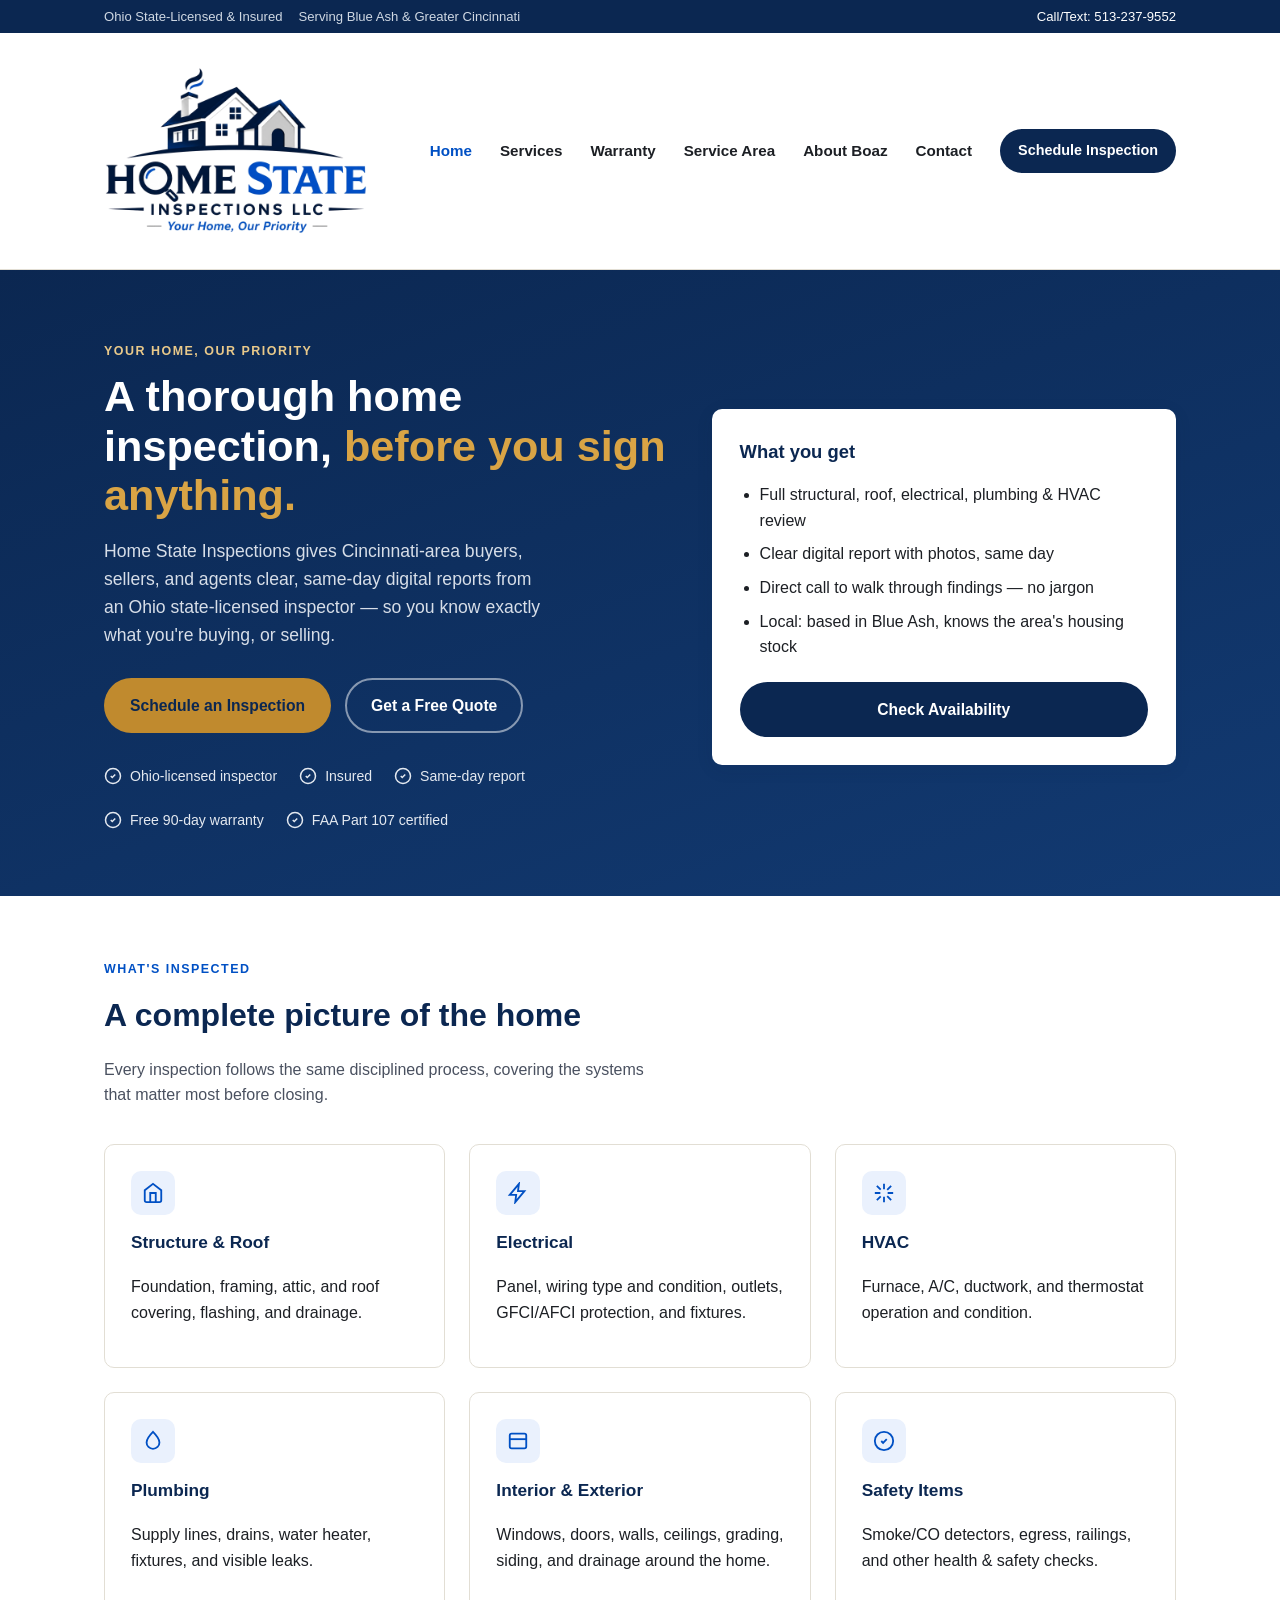
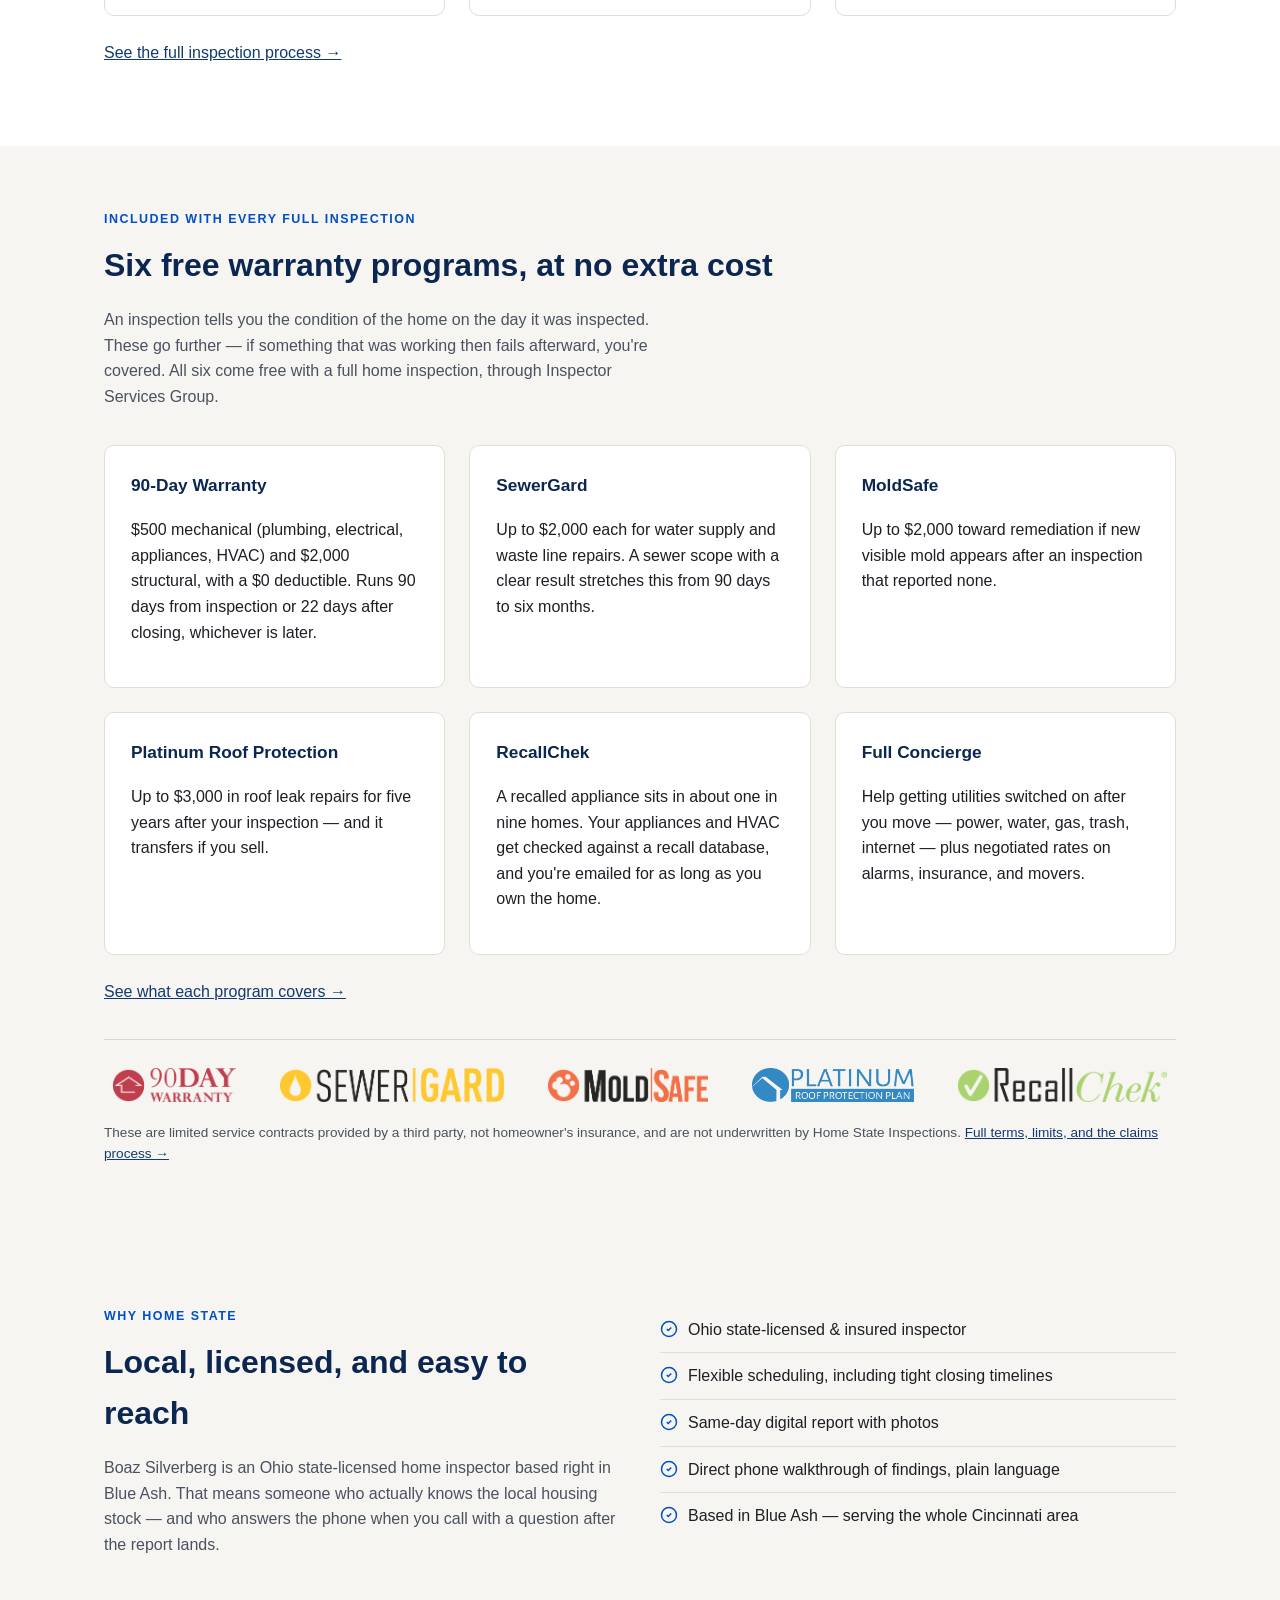
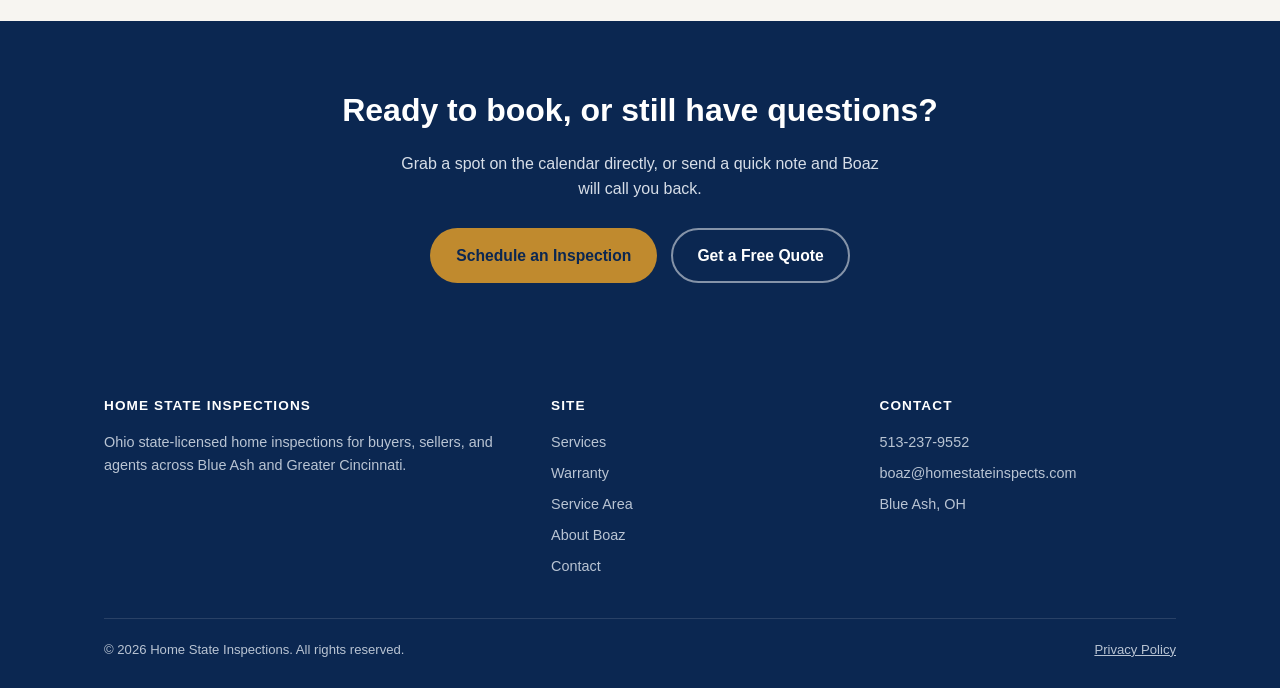
==== index.html @ 29a08142 "Drop the redundant hero icon and give the logo more room The homepage hero opened with a gold line-a" ====
<!DOCTYPE html>
<html lang="en">
<head>
<meta charset="UTF-8">
<meta name="viewport" content="width=device-width, initial-scale=1.0">
<title>Home State Inspections | Licensed Home Inspector in Blue Ash & Cincinnati, OH</title>
<meta name="description" content="Home State Inspections provides thorough, Ohio state-licensed home inspections for buyers, sellers, and agents in Blue Ash and the Greater Cincinnati area. Same-week scheduling, same-day digital reports.">
<link rel="canonical" href="https://homestateinspects.com/">
<meta property="og:type" content="website">
<meta property="og:title" content="Home State Inspections | Licensed Home Inspector in Blue Ash & Cincinnati, OH">
<meta property="og:description" content="Ohio state-licensed home inspections for buyers, sellers, and agents in Blue Ash and the Greater Cincinnati area.">
<meta property="og:url" content="https://homestateinspects.com/">
<meta property="og:image" content="https://homestateinspects.com/og-image.jpg">
<!-- PREVIEW ONLY - REMOVE BEFORE LAUNCH. Keeps the github.io preview out of Google so it cannot compete with the real homestateinspects.com. See LAUNCH-CHECKLIST.md. -->
<meta name="robots" content="noindex, nofollow">
<link rel="stylesheet" href="style.css?v=2">
<script type="application/ld+json">
{
  "@context": "https://schema.org",
  "@type": "HomeAndConstructionBusiness",
  "name": "Home State Inspections",
  "url": "https://homestateinspects.com/",
  "telephone": "+15132379552",
  "email": "boaz@homestateinspects.com",
  "areaServed": {
    "@type": "City",
    "name": "Blue Ash"
  },
  "address": {
    "@type": "PostalAddress",
    "addressLocality": "Blue Ash",
    "addressRegion": "OH",
    "addressCountry": "US"
  },
  "priceRange": "$$"
}
</script>
</head>
<body>
<a class="skip-link" href="#main">Skip to content</a>

<div class="top-bar">
  <div class="container">
    <div class="trust-strip">
      <span>Ohio State-Licensed &amp; Insured</span>
      <span>Serving Blue Ash &amp; Greater Cincinnati</span>
    </div>
    <a href="tel:+15132379552">Call/Text: 513-237-9552</a>
  </div>
</div>

<header class="site-header header-hero">
  <div class="header-inner">
    <a href="index.html" class="logo">
      <img src="logo-transparent.png" alt="Home State Inspections LLC" width="1299" height="900">
    </a>
    <button class="nav-toggle" aria-expanded="false" aria-controls="main-nav" aria-label="Toggle menu">
      <span></span>
    </button>
    <nav class="main-nav" id="main-nav">
      <a href="index.html" aria-current="page">Home</a>
      <a href="services.html">Services</a>
      <a href="warranty.html">Warranty</a>
      <a href="service-area.html">Service Area</a>
      <a href="about.html">About Boaz</a>
      <a href="contact.html">Contact</a>
      <a href="https://goisn.net/isn-homestate/online-scheduler/9c5191d9-7c6e-11f1-bdcb-0a63506e1b9d" class="nav-cta">Schedule Inspection</a>
    </nav>
  </div>
</header>

<main id="main">

  <section class="hero">
    <div class="container">
      <div>
        <p class="eyebrow" style="color:#e9c98a">Your Home, Our Priority</p>
        <h1>A thorough home inspection, <em>before you sign anything.</em></h1>
        <p class="lede">Home State Inspections gives Cincinnati-area buyers, sellers, and agents clear, same-day digital reports from an Ohio state-licensed inspector &mdash; so you know exactly what you're buying, or selling.</p>
        <div class="hero-actions">
          <a class="btn btn-primary" href="https://goisn.net/isn-homestate/online-scheduler/9c5191d9-7c6e-11f1-bdcb-0a63506e1b9d">Schedule an Inspection</a>
          <a class="btn btn-outline" href="contact.html#quote">Get a Free Quote</a>
        </div>
        <div class="badge-row">
          <span class="badge"><svg width="18" height="18" viewBox="0 0 24 24" fill="none" stroke="currentColor" stroke-width="2"><path d="M9 12l2 2 4-4"/><circle cx="12" cy="12" r="10"/></svg> Ohio-licensed inspector</span>
          <span class="badge"><svg width="18" height="18" viewBox="0 0 24 24" fill="none" stroke="currentColor" stroke-width="2"><path d="M9 12l2 2 4-4"/><circle cx="12" cy="12" r="10"/></svg> Insured</span>
          <span class="badge"><svg width="18" height="18" viewBox="0 0 24 24" fill="none" stroke="currentColor" stroke-width="2"><path d="M9 12l2 2 4-4"/><circle cx="12" cy="12" r="10"/></svg> Same-day report</span>
          <span class="badge"><svg width="18" height="18" viewBox="0 0 24 24" fill="none" stroke="currentColor" stroke-width="2"><path d="M9 12l2 2 4-4"/><circle cx="12" cy="12" r="10"/></svg> Free 90-day warranty</span>
          <span class="badge"><svg width="18" height="18" viewBox="0 0 24 24" fill="none" stroke="currentColor" stroke-width="2"><path d="M9 12l2 2 4-4"/><circle cx="12" cy="12" r="10"/></svg> FAA Part 107 certified</span>
        </div>
      </div>
      <div class="hero-card">
        <h2>What you get</h2>
        <ul>
          <li>Full structural, roof, electrical, plumbing &amp; HVAC review</li>
          <li>Clear digital report with photos, same day</li>
          <li>Direct call to walk through findings &mdash; no jargon</li>
          <li>Local: based in Blue Ash, knows the area's housing stock</li>
        </ul>
        <a class="btn btn-navy" href="https://goisn.net/isn-homestate/online-scheduler/9c5191d9-7c6e-11f1-bdcb-0a63506e1b9d" style="width:100%; justify-content:center; margin-top:6px;">Check Availability</a>
      </div>
    </div>
  </section>

  <section>
    <div class="container">
      <p class="eyebrow">What's Inspected</p>
      <h2 class="section-title">A complete picture of the home</h2>
      <p class="section-intro">Every inspection follows the same disciplined process, covering the systems that matter most before closing.</p>
      <div class="grid grid-3">
        <div class="card">
          <div class="card-icon"><svg width="22" height="22" viewBox="0 0 24 24" fill="none" stroke="#0050c4" stroke-width="2"><path d="M3 9l9-7 9 7v11a2 2 0 01-2 2H5a2 2 0 01-2-2z"/><path d="M9 22V12h6v10"/></svg></div>
          <h3>Structure &amp; Roof</h3>
          <p>Foundation, framing, attic, and roof covering, flashing, and drainage.</p>
        </div>
        <div class="card">
          <div class="card-icon"><svg width="22" height="22" viewBox="0 0 24 24" fill="none" stroke="#0050c4" stroke-width="2"><path d="M13 2L3 14h7l-1 8 10-12h-7l1-8z"/></svg></div>
          <h3>Electrical</h3>
          <p>Panel, wiring type and condition, outlets, GFCI/AFCI protection, and fixtures.</p>
        </div>
        <div class="card">
          <div class="card-icon"><svg width="22" height="22" viewBox="0 0 24 24" fill="none" stroke="#0050c4" stroke-width="2"><path d="M12 2v6M12 22v-6M4.2 4.2l4.2 4.2M15.5 15.5l4.3 4.3M2 12h6M16 12h6M4.2 19.8l4.2-4.2M15.5 8.5l4.3-4.3"/></svg></div>
          <h3>HVAC</h3>
          <p>Furnace, A/C, ductwork, and thermostat operation and condition.</p>
        </div>
        <div class="card">
          <div class="card-icon"><svg width="22" height="22" viewBox="0 0 24 24" fill="none" stroke="#0050c4" stroke-width="2"><path d="M12 2C8 6 5 9.5 5 13.5A7 7 0 0019 13.5C19 9.5 16 6 12 2z"/></svg></div>
          <h3>Plumbing</h3>
          <p>Supply lines, drains, water heater, fixtures, and visible leaks.</p>
        </div>
        <div class="card">
          <div class="card-icon"><svg width="22" height="22" viewBox="0 0 24 24" fill="none" stroke="#0050c4" stroke-width="2"><rect x="3" y="4" width="18" height="16" rx="2"/><path d="M3 10h18"/></svg></div>
          <h3>Interior &amp; Exterior</h3>
          <p>Windows, doors, walls, ceilings, grading, siding, and drainage around the home.</p>
        </div>
        <div class="card">
          <div class="card-icon"><svg width="22" height="22" viewBox="0 0 24 24" fill="none" stroke="#0050c4" stroke-width="2"><path d="M9 12l2 2 4-4"/><circle cx="12" cy="12" r="10"/></svg></div>
          <h3>Safety Items</h3>
          <p>Smoke/CO detectors, egress, railings, and other health &amp; safety checks.</p>
        </div>
      </div>
      <p style="margin-top:24px;"><a href="services.html">See the full inspection process &rarr;</a></p>
    </div>
  </section>

  <section class="section-alt service-block" id="warranty">
    <div class="container">
      <p class="eyebrow">Included With Every Full Inspection</p>
      <h2 class="section-title">Six free warranty programs, at no extra cost</h2>
      <p class="section-intro">An inspection tells you the condition of the home on the day it was inspected. These go further &mdash; if something that was working then fails afterward, you're covered. All six come free with a full home inspection, through Inspector Services Group.</p>
      <div class="grid grid-3">
        <div class="card">
          <h3>90-Day Warranty</h3>
          <p>$500 mechanical (plumbing, electrical, appliances, HVAC) and $2,000 structural, with a $0 deductible. Runs 90 days from inspection or 22 days after closing, whichever is later.</p>
        </div>
        <div class="card">
          <h3>SewerGard</h3>
          <p>Up to $2,000 each for water supply and waste line repairs. A sewer scope with a clear result stretches this from 90 days to six months.</p>
        </div>
        <div class="card">
          <h3>MoldSafe</h3>
          <p>Up to $2,000 toward remediation if new visible mold appears after an inspection that reported none.</p>
        </div>
        <div class="card">
          <h3>Platinum Roof Protection</h3>
          <p>Up to $3,000 in roof leak repairs for five years after your inspection &mdash; and it transfers if you sell.</p>
        </div>
        <div class="card">
          <h3>RecallChek</h3>
          <p>A recalled appliance sits in about one in nine homes. Your appliances and HVAC get checked against a recall database, and you're emailed for as long as you own the home.</p>
        </div>
        <div class="card">
          <h3>Full Concierge</h3>
          <p>Help getting utilities switched on after you move &mdash; power, water, gas, trash, internet &mdash; plus negotiated rates on alarms, insurance, and movers.</p>
        </div>
      </div>
      <p style="margin-top:24px;"><a href="warranty.html">See what each program covers &rarr;</a></p>
      <div class="warranty-logos">
        <img src="images/warranty/90day.png" alt="90 Day Warranty" width="1046" height="292" loading="lazy">
        <img src="images/warranty/sewergard.png" alt="SewerGard" width="1876" height="292" loading="lazy">
        <img src="images/warranty/moldsafe.png" alt="MoldSafe" width="1364" height="292" loading="lazy">
        <img src="images/warranty/platinum-roof.png" alt="Platinum Roof Protection Plan" width="2003" height="421" loading="lazy">
        <img src="images/warranty/recallchek.png" alt="RecallChek" width="1800" height="292" loading="lazy">
      </div>
      <p style="margin-top:20px; font-size:0.85rem; color:var(--ink-soft);">These are limited service contracts provided by a third party, not homeowner's insurance, and are not underwritten by Home State Inspections. <a href="warranty.html">Full terms, limits, and the claims process &rarr;</a></p>
    </div>
  </section>

  <section class="section-alt">
    <div class="container two-col">
      <div>
        <p class="eyebrow">Why Home State</p>
        <h2 class="section-title">Local, licensed, and easy to reach</h2>
        <p class="section-intro" style="margin-bottom:0;">Boaz Silverberg is an Ohio state-licensed home inspector based right in Blue Ash. That means someone who actually knows the local housing stock &mdash; and who answers the phone when you call with a question after the report lands.</p>
      </div>
      <ul class="checklist">
        <li><svg width="18" height="18" viewBox="0 0 24 24" fill="none" stroke="currentColor" stroke-width="2"><path d="M9 12l2 2 4-4"/><circle cx="12" cy="12" r="10"/></svg> Ohio state-licensed &amp; insured inspector</li>
        <li><svg width="18" height="18" viewBox="0 0 24 24" fill="none" stroke="currentColor" stroke-width="2"><path d="M9 12l2 2 4-4"/><circle cx="12" cy="12" r="10"/></svg> Flexible scheduling, including tight closing timelines</li>
        <li><svg width="18" height="18" viewBox="0 0 24 24" fill="none" stroke="currentColor" stroke-width="2"><path d="M9 12l2 2 4-4"/><circle cx="12" cy="12" r="10"/></svg> Same-day digital report with photos</li>
        <li><svg width="18" height="18" viewBox="0 0 24 24" fill="none" stroke="currentColor" stroke-width="2"><path d="M9 12l2 2 4-4"/><circle cx="12" cy="12" r="10"/></svg> Direct phone walkthrough of findings, plain language</li>
        <li><svg width="18" height="18" viewBox="0 0 24 24" fill="none" stroke="currentColor" stroke-width="2"><path d="M9 12l2 2 4-4"/><circle cx="12" cy="12" r="10"/></svg> Based in Blue Ash &mdash; serving the whole Cincinnati area</li>
      </ul>
    </div>
  </section>

  <section class="cta-band">
    <div class="container">
      <h2 class="section-title">Ready to book, or still have questions?</h2>
      <p>Grab a spot on the calendar directly, or send a quick note and Boaz will call you back.</p>
      <div class="hero-actions" style="justify-content:center;">
        <a class="btn btn-primary" href="https://goisn.net/isn-homestate/online-scheduler/9c5191d9-7c6e-11f1-bdcb-0a63506e1b9d">Schedule an Inspection</a>
        <a class="btn btn-outline" href="contact.html#quote">Get a Free Quote</a>
      </div>
    </div>
  </section>

</main>

<footer class="site-footer">
  <div class="container">
    <div class="footer-grid">
      <div>
        <h4>Home State Inspections</h4>
        <p>Ohio state-licensed home inspections for buyers, sellers, and agents across Blue Ash and Greater Cincinnati.</p>
      </div>
      <div>
        <h4>Site</h4>
        <ul>
          <li><a href="services.html">Services</a></li>
          <li><a href="warranty.html">Warranty</a></li>
          <li><a href="service-area.html">Service Area</a></li>
          <li><a href="about.html">About Boaz</a></li>
          <li><a href="contact.html">Contact</a></li>
        </ul>
      </div>
      <div>
        <h4>Contact</h4>
        <ul>
          <li><a href="tel:+15132379552">513-237-9552</a></li>
          <li><a href="mailto:boaz@homestateinspects.com">boaz@homestateinspects.com</a></li>
          <li>Blue Ash, OH</li>
        </ul>
      </div>
    </div>
    <div class="footer-bottom">
      <span>&copy; <span id="year"></span> Home State Inspections. All rights reserved.</span>
      <a href="privacy-policy.html">Privacy Policy</a>
    </div>
  </div>
</footer>

<script src="script.js?v=2"></script>
</body>
</html>
---- style.css ----
/* Home State Inspections — shared stylesheet */

:root {
  --navy: #0b2751; /* matches the real logo's navy, sampled from logo.png */
  --navy-light: #123a72;
  --blue: #0050c4; /* the logo's actual blue (sampled from "STATE"), used as the primary accent on white/paper backgrounds */
  --blue-light: #eaf1fd;
  --gold: #c08a2e; /* kept only for buttons/accents that sit directly on the navy background — blue-on-navy loses too much contrast there */
  --gold-light: #d9a445;
  --paper: #f7f5f1;
  --white: #ffffff;
  --ink: #1c1f24;
  --ink-soft: #4a5160;
  --border: #e2ded4;
  --success-bg: #eef6ee;
  --radius: 10px;
  --shadow: 0 4px 18px rgba(20, 39, 63, 0.08);
  --max-width: 1120px;
}

* { box-sizing: border-box; }

html { scroll-behavior: smooth; }

body {
  margin: 0;
  font-family: -apple-system, BlinkMacSystemFont, "Segoe UI", Roboto, Helvetica, Arial, sans-serif;
  color: var(--ink);
  background: var(--white);
  line-height: 1.6;
}

img { max-width: 100%; display: block; }

a { color: var(--navy-light); }

.container {
  max-width: var(--max-width);
  margin: 0 auto;
  padding: 0 24px;
}

/* Skip link */
.skip-link {
  position: absolute;
  left: -9999px;
  top: 0;
  background: var(--blue);
  color: var(--white);
  padding: 10px 16px;
  z-index: 1000;
  font-weight: 600;
  border-radius: 0 0 6px 0;
}
.skip-link:focus { left: 0; }

/* Header */
.site-header {
  position: sticky;
  top: 0;
  z-index: 500;
  background: var(--white);
  border-bottom: 1px solid var(--border);
}

.header-inner {
  display: flex;
  align-items: center;
  justify-content: space-between;
  padding: 16px 24px;
  max-width: var(--max-width);
  margin: 0 auto;
  transition: padding 0.25s ease;
}

.logo {
  display: flex;
  align-items: center;
  text-decoration: none;
  line-height: 1.1;
}

.logo img {
  height: 52px;
  width: auto;
  border-radius: 8px;
  transition: height 0.25s ease;
}

/* Homepage-only: a big landing-page logo moment, shrinking to the normal compact
   header once the visitor scrolls (JS toggles .scrolled in script.js). Other pages
   never get .header-hero, so they always use the standard 52px logo above. */
.site-header.header-hero .header-inner { padding: 34px 24px; }
.site-header.header-hero .logo img { height: 168px; }
.site-header.header-hero.scrolled .header-inner { padding: 16px 24px; }
.site-header.header-hero.scrolled .logo img { height: 64px; }


.main-nav {
  display: flex;
  align-items: center;
  gap: 28px;
}

.main-nav a {
  text-decoration: none;
  color: var(--ink);
  font-weight: 600;
  font-size: 0.95rem;
  white-space: nowrap;
}

.main-nav a:hover,
.main-nav a[aria-current="page"] { color: var(--blue); }

.nav-cta {
  background: var(--navy);
  color: var(--white) !important;
  padding: 10px 18px;
  border-radius: 999px;
  font-size: 0.9rem !important;
}
.nav-cta:hover { background: var(--gold); color: var(--navy) !important; }

.nav-toggle {
  display: none;
  background: none;
  border: 1px solid var(--border);
  border-radius: 8px;
  padding: 8px 10px;
  cursor: pointer;
}
.nav-toggle span,
.nav-toggle span::before,
.nav-toggle span::after {
  display: block;
  width: 20px;
  height: 2px;
  background: var(--navy);
  position: relative;
  transition: 0.2s;
}
.nav-toggle span::before { content: ""; position: absolute; top: -6px; }
.nav-toggle span::after { content: ""; position: absolute; top: 6px; }

@media (max-width: 860px) {
  .main-nav {
    position: absolute;
    top: 100%;
    left: 0;
    right: 0;
    background: var(--white);
    border-bottom: 1px solid var(--border);
    flex-direction: column;
    align-items: stretch;
    gap: 0;
    display: none;
    box-shadow: var(--shadow);
  }
  .main-nav.open { display: flex; }
  .main-nav a { padding: 14px 24px; border-top: 1px solid var(--border); }
  .nav-cta { border-radius: 0; text-align: center; }
  .nav-toggle { display: block; }
}

/* Top bar */
.top-bar {
  background: var(--navy);
  color: #cfd8e3;
  font-size: 0.82rem;
}
.top-bar .container {
  display: flex;
  justify-content: space-between;
  align-items: center;
  padding: 6px 24px;
  gap: 12px;
  flex-wrap: wrap;
}
.top-bar a { color: #fff; text-decoration: none; }
.top-bar a:hover { color: var(--gold-light); }
.trust-strip {
  display: flex;
  gap: 16px;
  flex-wrap: wrap;
}

/* Hero */
.hero {
  background: linear-gradient(160deg, var(--navy) 0%, var(--navy-light) 100%);
  color: var(--white);
  padding: 72px 0 64px;
}
.hero .container {
  display: grid;
  grid-template-columns: 1.1fr 0.9fr;
  gap: 40px;
  align-items: center;
}
.hero h1 {
  font-size: clamp(1.9rem, 4vw, 2.7rem);
  line-height: 1.15;
  margin: 0 0 16px;
}
.hero h1 em {
  font-style: normal;
  color: var(--gold-light);
}
.hero p.lede {
  font-size: 1.1rem;
  color: #d7dee8;
  max-width: 46ch;
  margin: 0 0 28px;
}
.hero-actions { display: flex; gap: 14px; flex-wrap: wrap; }

.badge-row {
  display: flex;
  gap: 22px;
  margin-top: 32px;
  flex-wrap: wrap;
}
.badge-row .badge {
  display: flex;
  align-items: center;
  gap: 8px;
  font-size: 0.88rem;
  color: #e4e9f0;
}
.badge svg { flex-shrink: 0; }

.hero-card {
  background: var(--white);
  color: var(--ink);
  border-radius: var(--radius);
  padding: 28px;
  box-shadow: var(--shadow);
}
.hero-card h2 { margin-top: 0; font-size: 1.15rem; color: var(--navy); }
.hero-card ul { padding-left: 20px; margin: 16px 0; }
.hero-card li { margin-bottom: 8px; }

@media (max-width: 900px) {
  .hero .container { grid-template-columns: 1fr; }
}

/* Buttons */
.btn {
  display: inline-flex;
  align-items: center;
  gap: 8px;
  padding: 13px 24px;
  border-radius: 999px;
  font-weight: 700;
  text-decoration: none;
  font-size: 0.98rem;
  border: 2px solid transparent;
  cursor: pointer;
}
.btn-primary { background: var(--gold); color: var(--navy); }
.btn-primary:hover { background: var(--gold-light); }
.btn-outline { border-color: rgba(255,255,255,0.5); color: var(--white); }
.btn-outline:hover { border-color: var(--white); background: rgba(255,255,255,0.08); }
.btn-navy { background: var(--navy); color: var(--white); }
.btn-navy:hover { background: var(--navy-light); }

/* Sections */
section { padding: 64px 0; }
.section-alt { background: var(--paper); }
.eyebrow {
  text-transform: uppercase;
  letter-spacing: 0.12em;
  font-size: 0.78rem;
  font-weight: 700;
  color: var(--blue);
  margin: 0 0 10px;
}
h2.section-title {
  font-size: clamp(1.5rem, 3vw, 2rem);
  color: var(--navy);
  margin: 0 0 14px;
}
.section-intro { max-width: 62ch; color: var(--ink-soft); margin-bottom: 36px; }

/* Cards grid */
.grid {
  display: grid;
  gap: 24px;
}
.grid-3 { grid-template-columns: repeat(3, 1fr); }
.grid-2 { grid-template-columns: repeat(2, 1fr); }
@media (max-width: 860px) {
  .grid-3, .grid-2 { grid-template-columns: 1fr; }
}

.card {
  background: var(--white);
  border: 1px solid var(--border);
  border-radius: var(--radius);
  padding: 26px;
}
.card h3 {
  margin-top: 0;
  color: var(--navy);
  font-size: 1.08rem;
}
.card-image {
  padding: 0;
  overflow: hidden;
  height: 200px;
  align-self: start;
}
.card-image img {
  width: 100%;
  height: 200px;
  object-fit: cover;
  display: block;
}
.card-icon {
  width: 44px;
  height: 44px;
  border-radius: 10px;
  background: var(--blue-light);
  display: flex;
  align-items: center;
  justify-content: center;
  margin-bottom: 14px;
}

/* Checklist */
.checklist { list-style: none; padding: 0; margin: 0; }
.checklist li {
  display: flex;
  gap: 10px;
  padding: 10px 0;
  border-bottom: 1px solid var(--border);
}
.checklist li:last-child { border-bottom: none; }
.checklist svg { flex-shrink: 0; margin-top: 3px; color: var(--blue); }

/* CTA band */
.cta-band {
  background: var(--navy);
  color: var(--white);
  text-align: center;
}
.cta-band h2 { color: var(--white); }
.cta-band p { color: #d7dee8; max-width: 56ch; margin: 0 auto 26px; }

/* About / bio */
.bio-layout {
  display: grid;
  grid-template-columns: 260px 1fr;
  gap: 40px;
  align-items: start;
}
@media (max-width: 780px) {
  .bio-layout { grid-template-columns: 1fr; }
}
.bio-portrait {
  aspect-ratio: 1 / 1;
  width: 100%;
  object-fit: cover;
  border-radius: var(--radius);
  box-shadow: var(--shadow);
}

/* Placeholder notice (dev-only visual flag, remove before go-live) */
.todo-flag {
  background: #fff4e0;
  border: 1px dashed #c08a2e;
  border-radius: 8px;
  padding: 14px 18px;
  font-size: 0.88rem;
  color: #6b4d15;
  margin: 18px 0;
}
.todo-flag strong { display: block; margin-bottom: 4px; }

/* Service area list */
.area-list {
  display: grid;
  grid-template-columns: repeat(3, 1fr);
  gap: 10px 24px;
  list-style: none;
  padding: 0;
  margin: 0;
}
.area-list li {
  padding: 8px 0;
  border-bottom: 1px solid var(--border);
  font-size: 0.96rem;
}
@media (max-width: 700px) {
  .area-list { grid-template-columns: repeat(2, 1fr); }
}

/* Contact */
.contact-grid {
  display: grid;
  grid-template-columns: 1fr 1fr;
  gap: 32px;
}
@media (max-width: 780px) {
  .contact-grid { grid-template-columns: 1fr; }
}
.contact-method {
  display: flex;
  gap: 14px;
  align-items: flex-start;
  padding: 18px 0;
  border-bottom: 1px solid var(--border);
}
.contact-method:last-child { border-bottom: none; }
.contact-method .icon {
  width: 40px; height: 40px;
  border-radius: 10px;
  background: rgba(20, 39, 63, 0.06);
  display: flex; align-items: center; justify-content: center;
  flex-shrink: 0;
}
.contact-method h3 { margin: 0 0 4px; font-size: 1rem; color: var(--navy); }
.contact-method a { text-decoration: none; font-weight: 600; }

/* Footer */
.site-footer {
  background: var(--navy);
  color: #b9c4d3;
  padding: 48px 0 28px;
  font-size: 0.9rem;
}
.footer-grid {
  display: grid;
  grid-template-columns: 1.4fr 1fr 1fr;
  gap: 32px;
  margin-bottom: 32px;
}
@media (max-width: 780px) {
  .footer-grid { grid-template-columns: 1fr; }
}
.footer-grid h4 {
  color: var(--white);
  font-size: 0.85rem;
  text-transform: uppercase;
  letter-spacing: 0.08em;
  margin: 0 0 14px;
}
.footer-grid ul { list-style: none; padding: 0; margin: 0; }
.footer-grid li { margin-bottom: 8px; }
.footer-grid a { color: #b9c4d3; text-decoration: none; }
.footer-grid a:hover { color: var(--gold-light); }
.footer-bottom {
  border-top: 1px solid rgba(255,255,255,0.12);
  padding-top: 20px;
  display: flex;
  justify-content: space-between;
  flex-wrap: wrap;
  gap: 10px;
  font-size: 0.82rem;
}
.footer-bottom a { color: #b9c4d3; }

/* Sr-only */
.sr-only {
  position: absolute;
  width: 1px; height: 1px;
  padding: 0; margin: -1px;
  overflow: hidden;
  clip: rect(0,0,0,0);
  white-space: nowrap;
  border: 0;
}

/* Page hero (interior pages) */
.page-hero {
  background: var(--paper);
  border-bottom: 1px solid var(--border);
  padding: 44px 0;
}
.page-hero h1 { color: var(--navy); margin: 0 0 10px; font-size: clamp(1.6rem, 3.4vw, 2.2rem); }
.breadcrumb { font-size: 0.85rem; color: var(--ink-soft); }
.breadcrumb a { color: var(--ink-soft); }

.two-col {
  display: grid;
  grid-template-columns: 1fr 1fr;
  gap: 40px;
  align-items: start;
}
@media (max-width: 860px) {
  .two-col { grid-template-columns: 1fr; }
}

/* Services quick-nav (anchor pills to jump to a specific service) */
.service-pills {
  display: flex;
  flex-wrap: wrap;
  gap: 10px;
  margin: 20px 0 0;
}
.service-pills a {
  display: inline-block;
  padding: 8px 16px;
  border-radius: 999px;
  border: 1px solid var(--border);
  background: var(--white);
  color: var(--ink);
  text-decoration: none;
  font-size: 0.88rem;
  font-weight: 600;
}
.service-pills a:hover { border-color: var(--blue); color: var(--blue); }

.service-block { scroll-margin-top: 90px; }
.service-block + .service-block { margin-top: 8px; }

.service-image {
  width: 100%;
  height: 200px;
  object-fit: cover;
  border-radius: var(--radius);
  box-shadow: var(--shadow);
  margin-bottom: 28px;
  display: block;
}

/* Credential / association logos (InterNACHI etc.) */
.cred-logos {
  display: flex;
  align-items: center;
  gap: 24px;
  flex-wrap: wrap;
  margin-top: 24px;
}
.cred-logos img {
  height: 68px;
  width: auto;
}
/* On the dark navy hero/footer, give light-background logos a white plate so they don't disappear */
.cred-logos--on-dark img {
  background: var(--white);
  border-radius: 8px;
  padding: 8px 12px;
}
.cred-logos--center { justify-content: center; }
/* Footer instance sits on navy and should be quieter than the in-page ones */
.site-footer .cred-logos { margin-top: 18px; }
.site-footer .cred-logos img { height: 52px; }

/* Inline note (non-placeholder, stays live — e.g. licensing/certification caveats) */
.note-box {
  background: var(--blue-light);
  border-left: 3px solid var(--blue);
  border-radius: 8px;
  padding: 14px 18px;
  font-size: 0.9rem;
  color: var(--ink-soft);
  margin: 18px 0;
}

/* ---------- Warranty programs (third-party, via Inspector Services Group) ---------- */

/* Row of partner logos, e.g. under the homepage warranty summary */
.warranty-logos {
  display: flex;
  flex-wrap: wrap;
  align-items: center;
  justify-content: center;
  gap: 28px 44px;
  margin-top: 34px;
  padding-top: 28px;
  border-top: 1px solid var(--border);
}
.warranty-logos img {
  height: 34px;
  width: auto;
  /* the partner marks are strongly coloured; muting them slightly keeps the row
     from competing with the page's own navy/blue palette */
  opacity: 0.85;
}
.section-alt .warranty-logos { border-top-color: #ddd8cc; }

/* A warranty program: logo above its own detail card */
.program {
  background: var(--white);
  border: 1px solid var(--border);
  border-radius: var(--radius);
  padding: 26px;
  display: flex;
  flex-direction: column;
}
.program-logo {
  height: 40px;
  width: auto;
  align-self: flex-start;
  margin-bottom: 18px;
}
.program h3 { margin: 0 0 10px; color: var(--navy); font-size: 1.08rem; }
.program p { margin: 0 0 14px; }
.program .limit {
  font-size: 0.86rem;
  color: var(--ink-soft);
  border-top: 1px solid var(--border);
  padding-top: 12px;
  margin-top: auto;
}
.program .limit strong { color: var(--navy); }

/* Download link list for the partner fliers */
.doc-list { list-style: none; padding: 0; margin: 0; display: grid; gap: 10px; }
.doc-list a {
  display: flex;
  align-items: center;
  gap: 10px;
  padding: 13px 16px;
  background: var(--white);
  border: 1px solid var(--border);
  border-radius: 8px;
  text-decoration: none;
  font-weight: 600;
  color: var(--navy);
}
.doc-list a:hover { border-color: var(--blue); color: var(--blue); }
.doc-list .meta { margin-left: auto; font-weight: 400; font-size: 0.82rem; color: var(--ink-soft); }

/* Link out to the warranty provider's own page for a program */
.program .provider {
  font-size: 0.84rem;
  margin: 0 0 14px;
}
.program .provider a { font-weight: 600; }

/* On a phone the service banners are the problem child: the source files are
   cropped 5:1, so forcing a fixed 200px height into a ~330px-wide column means
   object-fit has to zoom in and you only ever see the middle third of the photo.
   Letting them keep a wider ratio on small screens shows much more of the image. */
@media (max-width: 700px) {
  .service-image { height: auto; aspect-ratio: 3 / 1; }
}
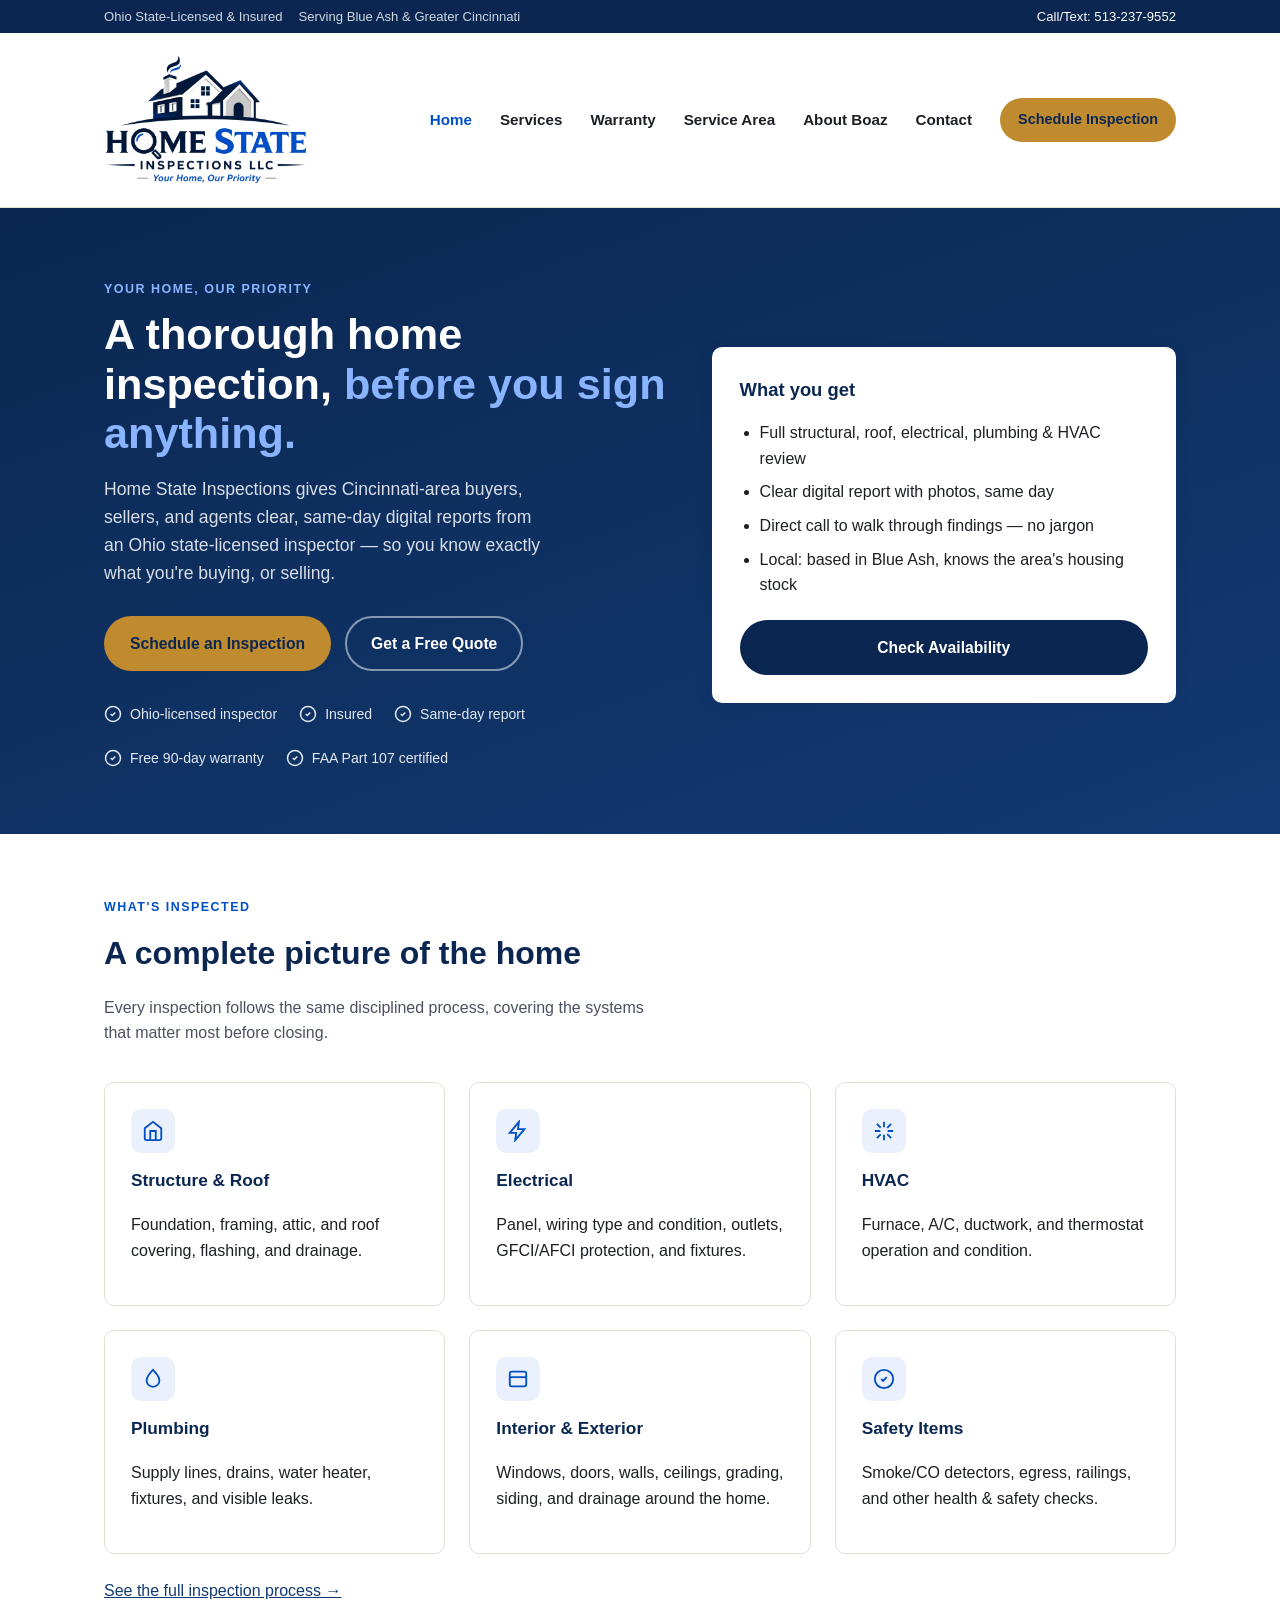
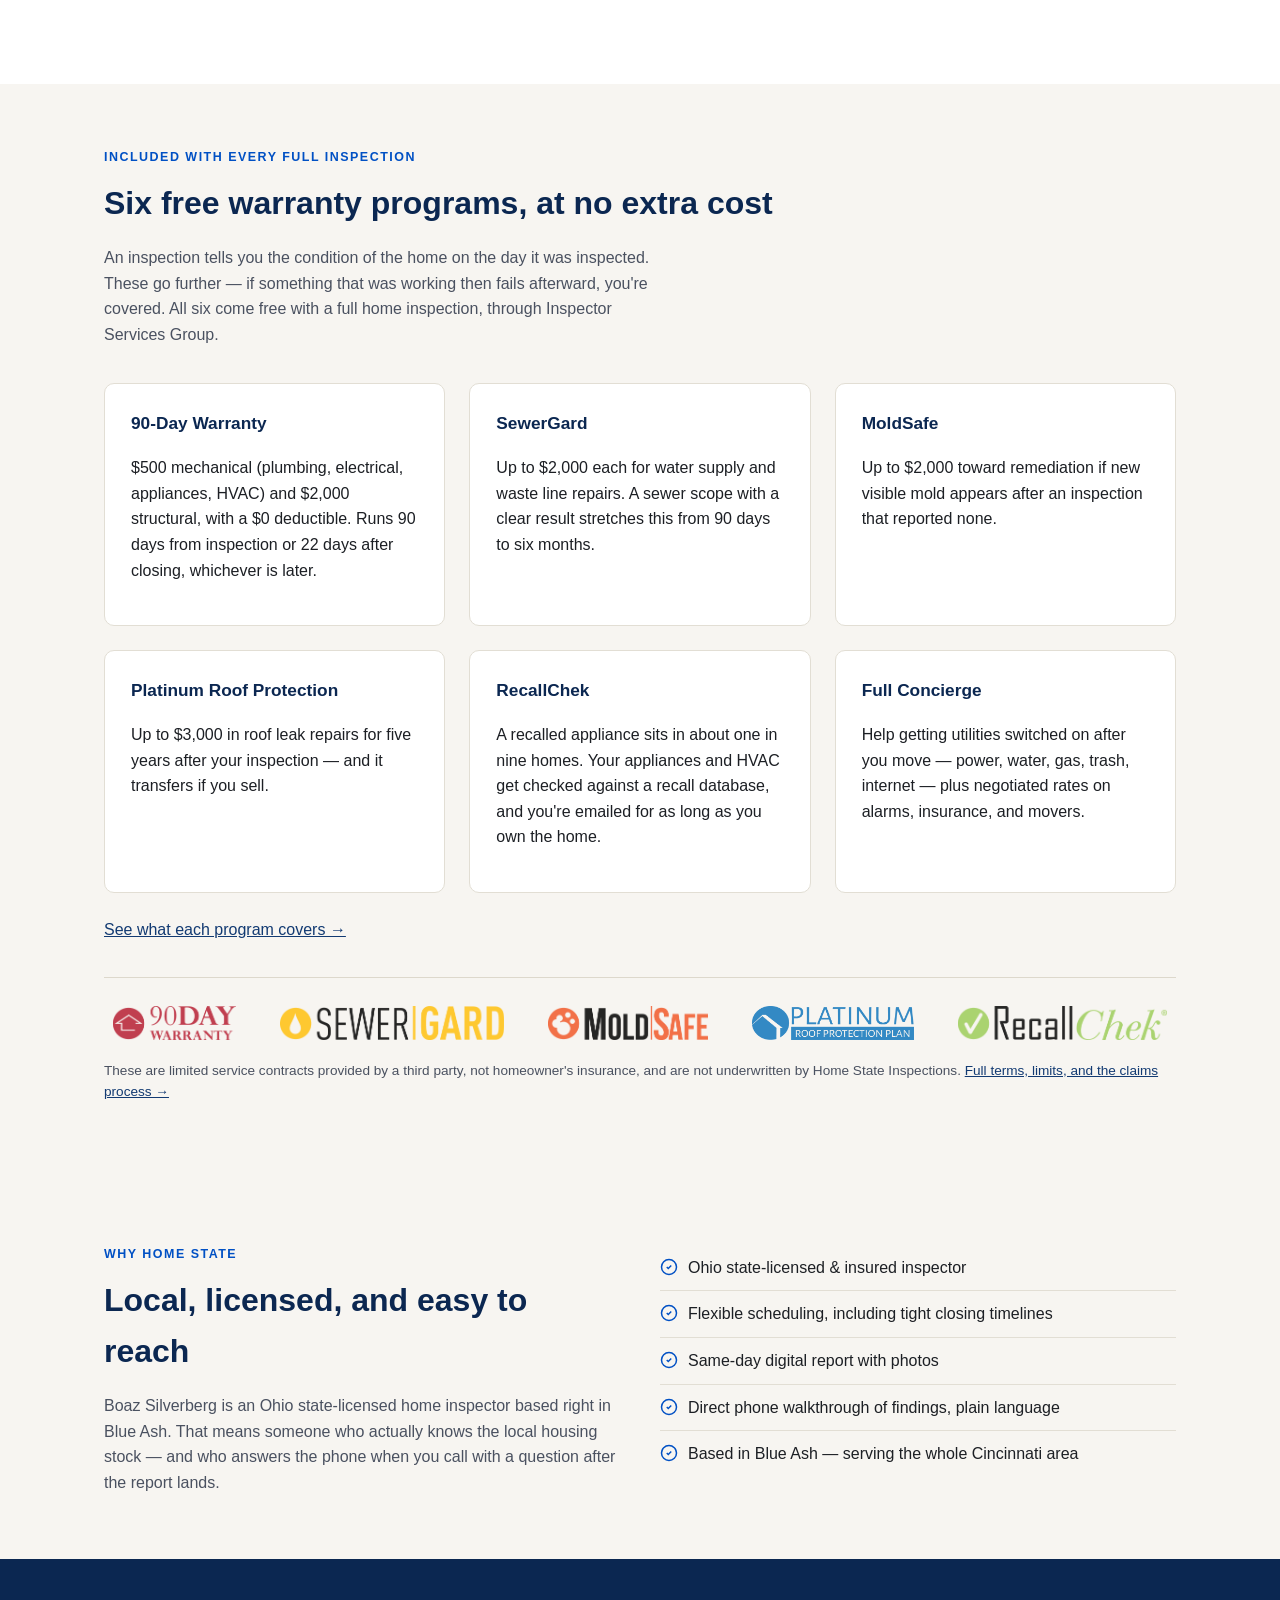
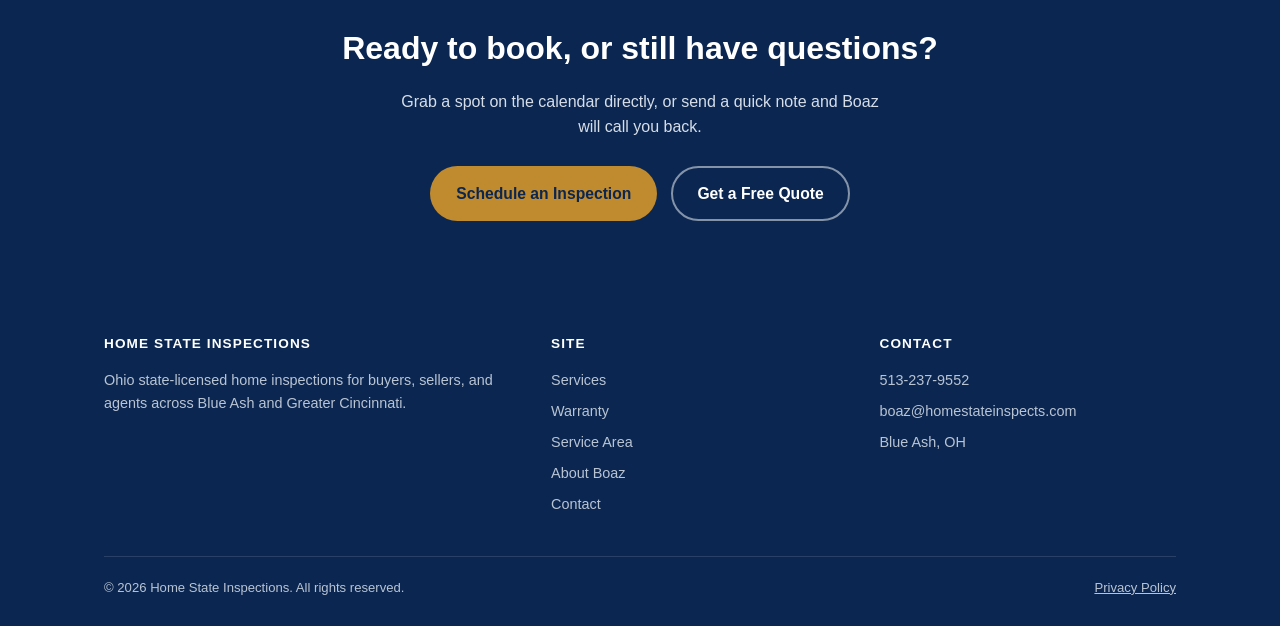
==== commit 9cc277b8: "Stop the header resizing on scroll, and reserve gold for the primary CTA The homepage header shrank " ====
--- a/index.html
+++ b/index.html
@@ -74,7 +74,7 @@
   <section class="hero">
     <div class="container">
       <div>
-        <p class="eyebrow" style="color:#e9c98a">Your Home, Our Priority</p>
+        <p class="eyebrow" style="color:var(--blue-on-dark)">Your Home, Our Priority</p>
         <h1>A thorough home inspection, <em>before you sign anything.</em></h1>
         <p class="lede">Home State Inspections gives Cincinnati-area buyers, sellers, and agents clear, same-day digital reports from an Ohio state-licensed inspector &mdash; so you know exactly what you're buying, or selling.</p>
         <div class="hero-actions">
--- a/style.css
+++ b/style.css
@@ -5,6 +5,7 @@
   --navy-light: #123a72;
   --blue: #0050c4; /* the logo's actual blue (sampled from "STATE"), used as the primary accent on white/paper backgrounds */
   --blue-light: #eaf1fd;
+  --blue-on-dark: #8ab4ff; /* logo blue is too dark to read on the navy hero; this is the on-dark counterpart */
   --gold: #c08a2e; /* kept only for buttons/accents that sit directly on the navy background — blue-on-navy loses too much contrast there */
   --gold-light: #d9a445;
   --paper: #f7f5f1;
@@ -70,7 +71,6 @@
   padding: 16px 24px;
   max-width: var(--max-width);
   margin: 0 auto;
-  transition: padding 0.25s ease;
 }
 
 .logo {
@@ -81,19 +81,23 @@
 }
 
 .logo img {
-  height: 52px;
+  height: 84px;
   width: auto;
   border-radius: 8px;
-  transition: height 0.25s ease;
-}
-
-/* Homepage-only: a big landing-page logo moment, shrinking to the normal compact
-   header once the visitor scrolls (JS toggles .scrolled in script.js). Other pages
-   never get .header-hero, so they always use the standard 52px logo above. */
-.site-header.header-hero .header-inner { padding: 34px 24px; }
-.site-header.header-hero .logo img { height: 168px; }
-.site-header.header-hero.scrolled .header-inner { padding: 16px 24px; }
-.site-header.header-hero.scrolled .logo img { height: 64px; }
+  /* deliberately no transition: height is a layout property, so animating it
+     reflowed the whole page every frame and showed up as header flicker */
+}
+
+/* Homepage-only: a slightly taller header so the logo gets more room on the landing
+   page. Other pages never get .header-hero, so they use the standard size above.
+
+   This deliberately does NOT shrink on scroll any more. The header is sticky, so any
+   change to its height reflows everything below it: with a CSS transition that meant a
+   reflow every frame (visible as flicker), and without one it meant the whole page
+   jumping up ~120px the instant you started scrolling. A header that never changes
+   size has neither problem, and scrolling costs nothing. */
+.site-header.header-hero .header-inner { padding: 22px 24px; }
+.site-header.header-hero .logo img { height: 130px; }
 
 
 .main-nav {
@@ -114,13 +118,13 @@
 .main-nav a[aria-current="page"] { color: var(--blue); }
 
 .nav-cta {
-  background: var(--navy);
-  color: var(--white) !important;
+  background: var(--gold);
+  color: var(--navy) !important;
   padding: 10px 18px;
   border-radius: 999px;
   font-size: 0.9rem !important;
 }
-.nav-cta:hover { background: var(--gold); color: var(--navy) !important; }
+.nav-cta:hover { background: var(--gold-light); color: var(--navy) !important; }
 
 .nav-toggle {
   display: none;
@@ -178,7 +182,7 @@
   flex-wrap: wrap;
 }
 .top-bar a { color: #fff; text-decoration: none; }
-.top-bar a:hover { color: var(--gold-light); }
+.top-bar a:hover { color: var(--blue-on-dark); }
 .trust-strip {
   display: flex;
   gap: 16px;
@@ -204,7 +208,7 @@
 }
 .hero h1 em {
   font-style: normal;
-  color: var(--gold-light);
+  color: var(--blue-on-dark);
 }
 .hero p.lede {
   font-size: 1.1rem;
@@ -448,7 +452,7 @@
 .footer-grid ul { list-style: none; padding: 0; margin: 0; }
 .footer-grid li { margin-bottom: 8px; }
 .footer-grid a { color: #b9c4d3; text-decoration: none; }
-.footer-grid a:hover { color: var(--gold-light); }
+.footer-grid a:hover { color: var(--blue-on-dark); }
 .footer-bottom {
   border-top: 1px solid rgba(255,255,255,0.12);
   padding-top: 20px;
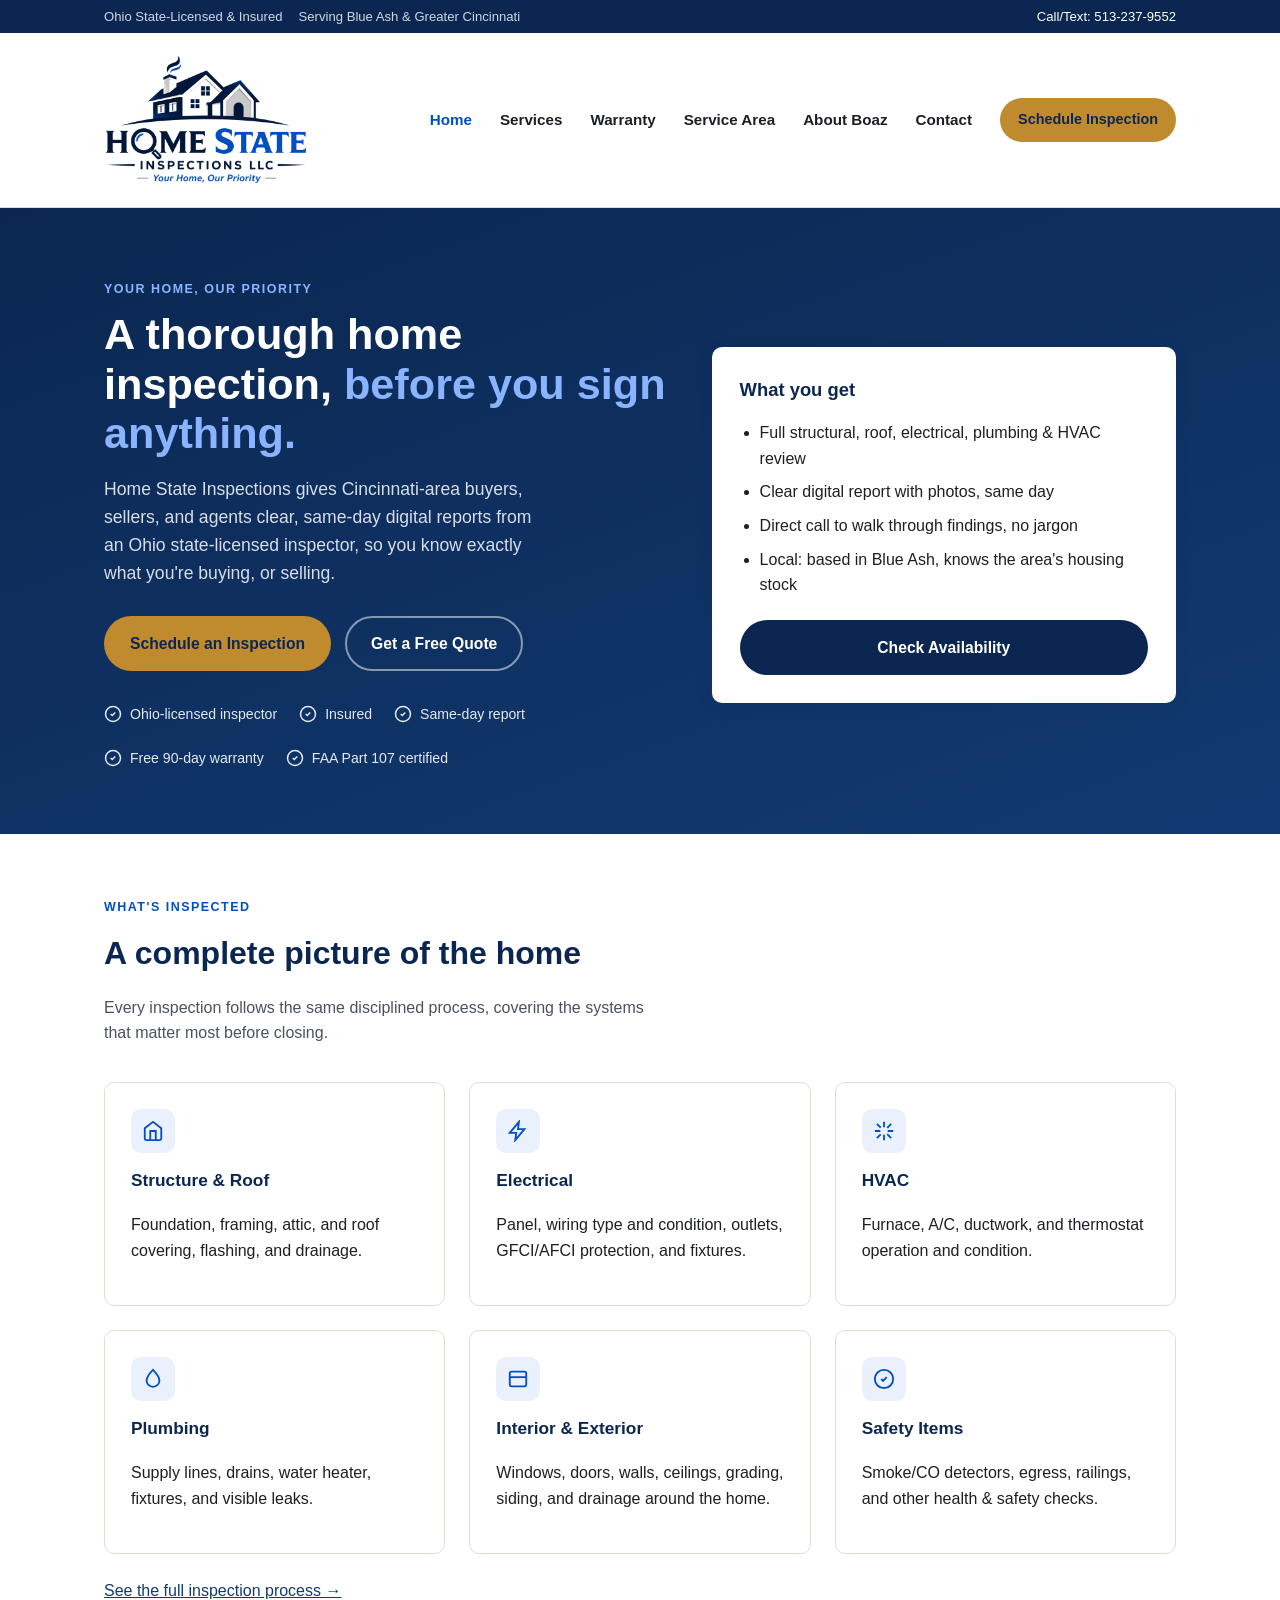
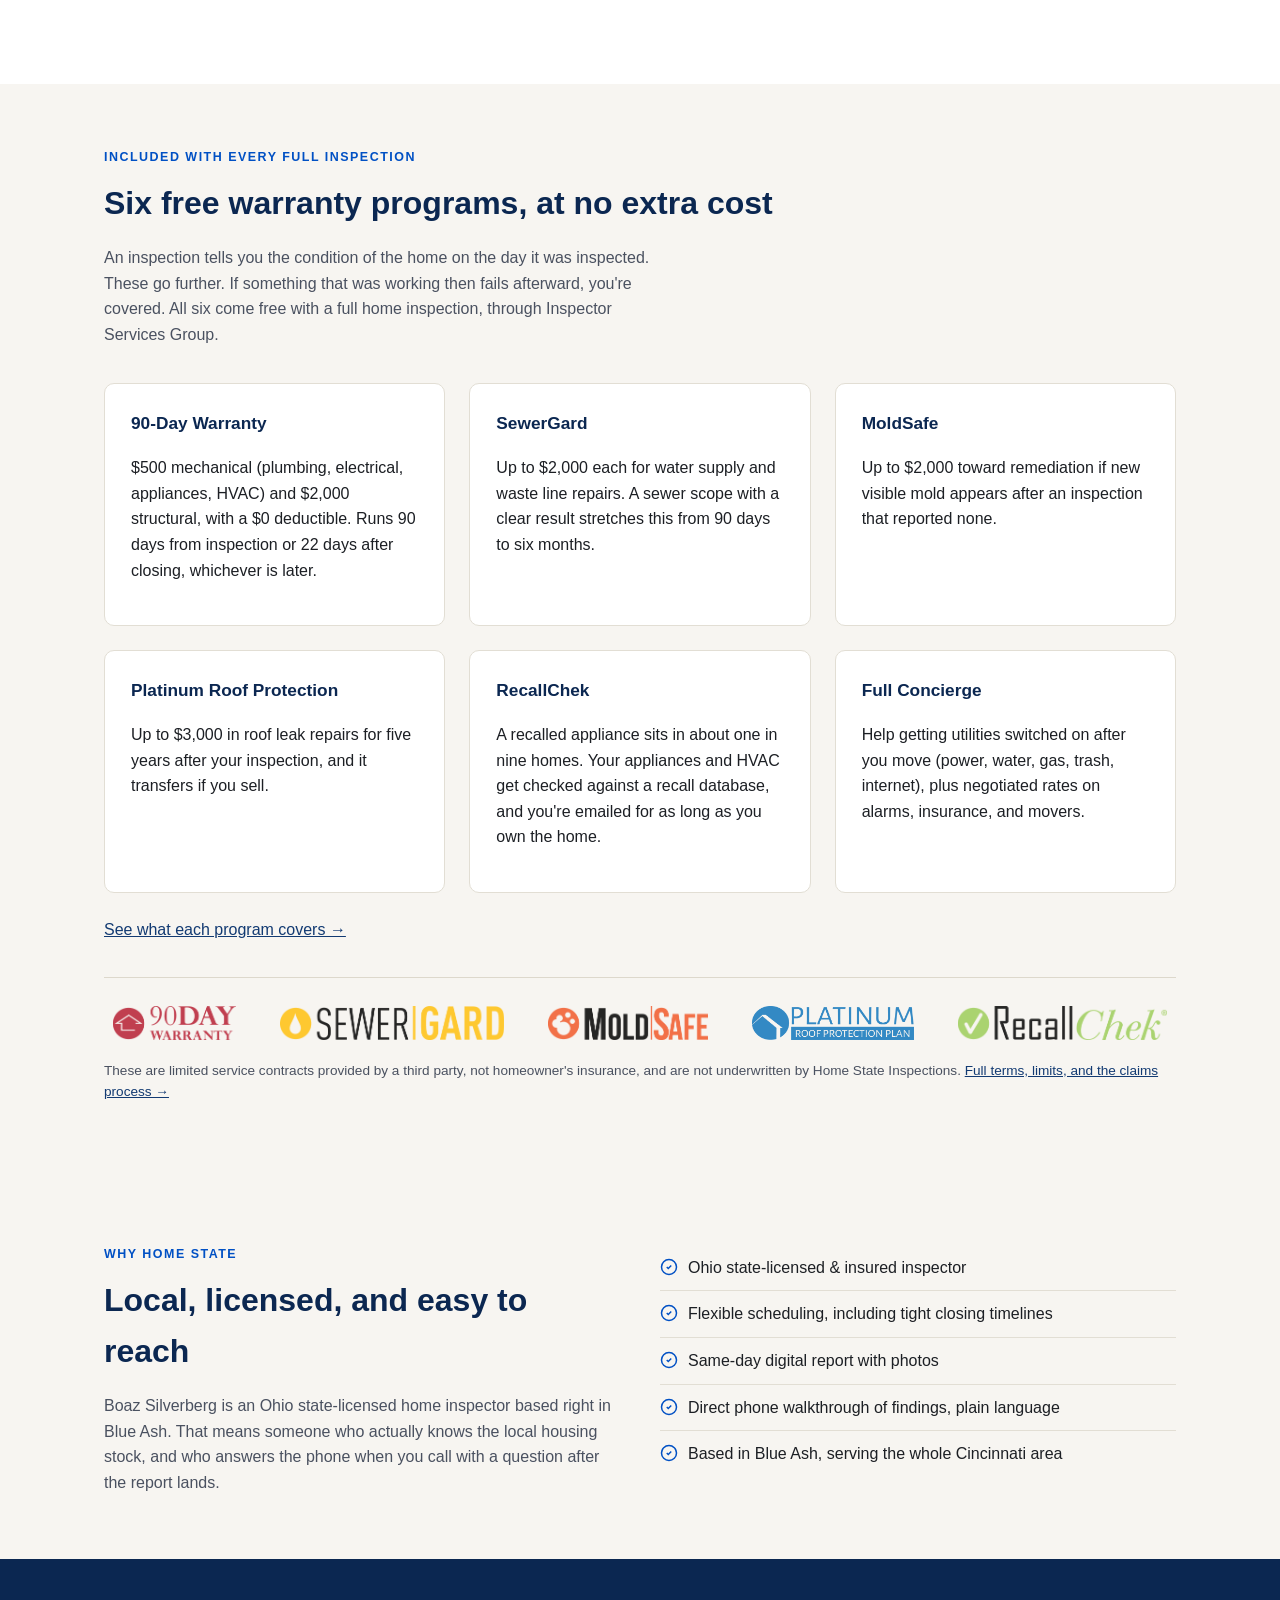
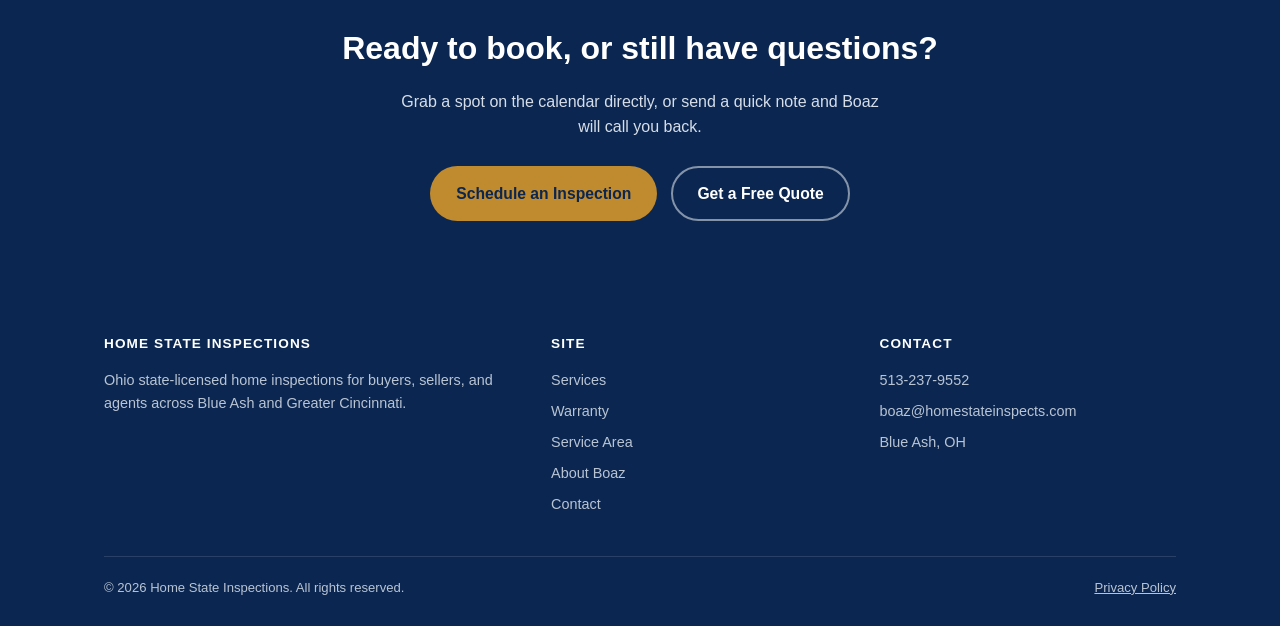
==== commit 0888652b: "Remove every em dash from the site All 63 are gone from the nine pages, including the one in the quo" ====
--- a/index.html
+++ b/index.html
@@ -11,9 +11,7 @@
 <meta property="og:description" content="Ohio state-licensed home inspections for buyers, sellers, and agents in Blue Ash and the Greater Cincinnati area.">
 <meta property="og:url" content="https://homestateinspects.com/">
 <meta property="og:image" content="https://homestateinspects.com/og-image.jpg">
-<!-- PREVIEW ONLY - REMOVE BEFORE LAUNCH. Keeps the github.io preview out of Google so it cannot compete with the real homestateinspects.com. See LAUNCH-CHECKLIST.md. -->
-<meta name="robots" content="noindex, nofollow">
-<link rel="stylesheet" href="style.css?v=2">
+<link rel="stylesheet" href="style.css?v=8">
 <script type="application/ld+json">
 {
   "@context": "https://schema.org",
@@ -76,7 +74,7 @@
       <div>
         <p class="eyebrow" style="color:var(--blue-on-dark)">Your Home, Our Priority</p>
         <h1>A thorough home inspection, <em>before you sign anything.</em></h1>
-        <p class="lede">Home State Inspections gives Cincinnati-area buyers, sellers, and agents clear, same-day digital reports from an Ohio state-licensed inspector &mdash; so you know exactly what you're buying, or selling.</p>
+        <p class="lede">Home State Inspections gives Cincinnati-area buyers, sellers, and agents clear, same-day digital reports from an Ohio state-licensed inspector, so you know exactly what you're buying, or selling.</p>
         <div class="hero-actions">
           <a class="btn btn-primary" href="https://goisn.net/isn-homestate/online-scheduler/9c5191d9-7c6e-11f1-bdcb-0a63506e1b9d">Schedule an Inspection</a>
           <a class="btn btn-outline" href="contact.html#quote">Get a Free Quote</a>
@@ -94,7 +92,7 @@
         <ul>
           <li>Full structural, roof, electrical, plumbing &amp; HVAC review</li>
           <li>Clear digital report with photos, same day</li>
-          <li>Direct call to walk through findings &mdash; no jargon</li>
+          <li>Direct call to walk through findings, no jargon</li>
           <li>Local: based in Blue Ash, knows the area's housing stock</li>
         </ul>
         <a class="btn btn-navy" href="https://goisn.net/isn-homestate/online-scheduler/9c5191d9-7c6e-11f1-bdcb-0a63506e1b9d" style="width:100%; justify-content:center; margin-top:6px;">Check Availability</a>
@@ -147,7 +145,7 @@
     <div class="container">
       <p class="eyebrow">Included With Every Full Inspection</p>
       <h2 class="section-title">Six free warranty programs, at no extra cost</h2>
-      <p class="section-intro">An inspection tells you the condition of the home on the day it was inspected. These go further &mdash; if something that was working then fails afterward, you're covered. All six come free with a full home inspection, through Inspector Services Group.</p>
+      <p class="section-intro">An inspection tells you the condition of the home on the day it was inspected. These go further. If something that was working then fails afterward, you're covered. All six come free with a full home inspection, through Inspector Services Group.</p>
       <div class="grid grid-3">
         <div class="card">
           <h3>90-Day Warranty</h3>
@@ -163,7 +161,7 @@
         </div>
         <div class="card">
           <h3>Platinum Roof Protection</h3>
-          <p>Up to $3,000 in roof leak repairs for five years after your inspection &mdash; and it transfers if you sell.</p>
+          <p>Up to $3,000 in roof leak repairs for five years after your inspection, and it transfers if you sell.</p>
         </div>
         <div class="card">
           <h3>RecallChek</h3>
@@ -171,7 +169,7 @@
         </div>
         <div class="card">
           <h3>Full Concierge</h3>
-          <p>Help getting utilities switched on after you move &mdash; power, water, gas, trash, internet &mdash; plus negotiated rates on alarms, insurance, and movers.</p>
+          <p>Help getting utilities switched on after you move (power, water, gas, trash, internet), plus negotiated rates on alarms, insurance, and movers.</p>
         </div>
       </div>
       <p style="margin-top:24px;"><a href="warranty.html">See what each program covers &rarr;</a></p>
@@ -191,14 +189,14 @@
       <div>
         <p class="eyebrow">Why Home State</p>
         <h2 class="section-title">Local, licensed, and easy to reach</h2>
-        <p class="section-intro" style="margin-bottom:0;">Boaz Silverberg is an Ohio state-licensed home inspector based right in Blue Ash. That means someone who actually knows the local housing stock &mdash; and who answers the phone when you call with a question after the report lands.</p>
+        <p class="section-intro" style="margin-bottom:0;">Boaz Silverberg is an Ohio state-licensed home inspector based right in Blue Ash. That means someone who actually knows the local housing stock, and who answers the phone when you call with a question after the report lands.</p>
       </div>
       <ul class="checklist">
         <li><svg width="18" height="18" viewBox="0 0 24 24" fill="none" stroke="currentColor" stroke-width="2"><path d="M9 12l2 2 4-4"/><circle cx="12" cy="12" r="10"/></svg> Ohio state-licensed &amp; insured inspector</li>
         <li><svg width="18" height="18" viewBox="0 0 24 24" fill="none" stroke="currentColor" stroke-width="2"><path d="M9 12l2 2 4-4"/><circle cx="12" cy="12" r="10"/></svg> Flexible scheduling, including tight closing timelines</li>
         <li><svg width="18" height="18" viewBox="0 0 24 24" fill="none" stroke="currentColor" stroke-width="2"><path d="M9 12l2 2 4-4"/><circle cx="12" cy="12" r="10"/></svg> Same-day digital report with photos</li>
         <li><svg width="18" height="18" viewBox="0 0 24 24" fill="none" stroke="currentColor" stroke-width="2"><path d="M9 12l2 2 4-4"/><circle cx="12" cy="12" r="10"/></svg> Direct phone walkthrough of findings, plain language</li>
-        <li><svg width="18" height="18" viewBox="0 0 24 24" fill="none" stroke="currentColor" stroke-width="2"><path d="M9 12l2 2 4-4"/><circle cx="12" cy="12" r="10"/></svg> Based in Blue Ash &mdash; serving the whole Cincinnati area</li>
+        <li><svg width="18" height="18" viewBox="0 0 24 24" fill="none" stroke="currentColor" stroke-width="2"><path d="M9 12l2 2 4-4"/><circle cx="12" cy="12" r="10"/></svg> Based in Blue Ash, serving the whole Cincinnati area</li>
       </ul>
     </div>
   </section>
@@ -249,6 +247,6 @@
   </div>
 </footer>
 
-<script src="script.js?v=2"></script>
+<script src="script.js?v=8"></script>
 </body>
 </html>
--- a/style.css
+++ b/style.css
@@ -286,6 +286,19 @@
 }
 .section-intro { max-width: 62ch; color: var(--ink-soft); margin-bottom: 36px; }
 
+/* On the services page the .eyebrow holds the actual service name ("Sewer Scope"),
+   while the h2 below it holds a marketing line that never names the service. At the
+   shared 0.78rem the name was the smallest text in its own section and easy to scan
+   straight past, so inside a service block it is sized up to read as the title it is.
+   Scoped to .svc-group so it only catches the service sections on services.html - the
+   homepage uses .eyebrow for section labels like "Why Home State", which should stay
+   small. */
+.svc-group .service-block .eyebrow {
+  font-size: 1.05rem;
+  letter-spacing: 0.07em;
+  margin-bottom: 12px;
+}
+
 /* Cards grid */
 .grid {
   display: grid;
@@ -493,6 +506,13 @@
 }
 @media (max-width: 860px) {
   .two-col { grid-template-columns: 1fr; }
+  /* Seven of the thirteen service sections put the bullet list before the text so the
+     desktop columns alternate left/right down the page. Once the columns stack, that
+     order drops the bullets above their own service name, where they read as a stray
+     tail on the section before - the drone roof service looked like it had no bullets
+     at all. Sending the list last on the stack fixes every one of them without
+     touching the desktop alternation. */
+  .two-col > .checklist { order: 2; }
 }
 
 /* Services quick-nav (anchor pills to jump to a specific service) */
@@ -515,8 +535,118 @@
 }
 .service-pills a:hover { border-color: var(--blue); color: var(--blue); }
 
-.service-block { scroll-margin-top: 90px; }
+.service-block { scroll-margin-top: 130px; } /* clears the 117px sticky header */
 .service-block + .service-block { margin-top: 8px; }
+
+/* ---- Service categories & the jump disclosure -------------------------------
+   Both are <details>. They ship with the `open` attribute set, so on desktop and
+   with JS off the page renders exactly as it did before: an ungrouped run of
+   sections under a flat pill nav. The summaries are hidden here and only become
+   visible at the phone breakpoint, where script.js closes all of them except the
+   general-inspection group. That is what takes the services page down from about
+   21 phone screens to roughly six, and the 13-pill nav down from half a screen to
+   a single row. */
+.svc-group > summary,
+.svc-jump > summary { display: none; }
+.svc-group > summary::-webkit-details-marker,
+.svc-jump > summary::-webkit-details-marker { display: none; }
+
+/* The 8px gap between sections is set with an adjacent-sibling rule, which stops
+   working across a group boundary. Put it back on the first section of a group. */
+.svc-group + .svc-group > .service-block:first-of-type { margin-top: 8px; }
+
+/* Desktop / no-JS safety net. JS collapses these on phones by clearing the `open`
+   attribute; if that state ever survives into a desktop layout - a resize that
+   misses the media-query event, a restored session, bfcache - the page has to keep
+   showing every service rather than silently swallowing most of itself. Visibility
+   on desktop is therefore decided here, not by the attribute. Chrome hides closed
+   content through the ::details-content pseudo, older engines through display:none
+   on the children, so both are neutralised. The mobile block below re-enables real
+   collapsing behind the media query. */
+.svc-group > *:not(summary) { display: block; }
+.svc-jump > nav.service-pills { display: flex; }
+.svc-group::details-content,
+.svc-jump::details-content { content-visibility: visible; }
+
+@media (max-width: 700px) {
+  /* Real collapsing, re-enabled now that the desktop safety net above is scoped out. */
+  .svc-group:not([open]) > *:not(summary),
+  .svc-jump:not([open]) > nav.service-pills { display: none; }
+  .svc-group:not([open])::details-content,
+  .svc-jump:not([open])::details-content { content-visibility: hidden; }
+
+  .svc-group > summary,
+  .svc-jump > summary {
+    display: flex;
+    align-items: center;
+    gap: 10px;
+    cursor: pointer;
+    list-style: none;
+    font-weight: 600;
+    color: var(--navy);
+    background: var(--white);
+    border-top: 1px solid #e3e6ec;
+    padding: 16px 20px;
+    /* the chevron is the only thing that moves, so it can be transformed cheaply */
+    -webkit-tap-highlight-color: transparent;
+  }
+  .svc-group > summary:last-child { border-bottom: 1px solid #e3e6ec; }
+
+  .svc-group-name { flex: 1; font-size: 1.02rem; }
+  .svc-group-count {
+    font-size: 0.78rem;
+    font-weight: 500;
+    color: var(--muted);
+    white-space: nowrap;
+  }
+
+  /* Chevron, drawn in CSS so the markup stays clean. Rotates when the group opens. */
+  .svc-group > summary::after,
+  .svc-jump > summary::after {
+    content: "";
+    width: 9px;
+    height: 9px;
+    border-right: 2px solid var(--blue);
+    border-bottom: 2px solid var(--blue);
+    transform: rotate(45deg) translate(-2px, -2px);
+    transition: transform 0.15s ease;
+    flex: none;
+  }
+  .svc-group[open] > summary::after,
+  .svc-jump[open] > summary::after {
+    transform: rotate(-135deg) translate(-2px, -2px);
+  }
+
+  /* An open group gets a tinted bar so it reads as the section you are inside. */
+  .svc-group[open] > summary {
+    background: var(--paper);
+    border-bottom: 1px solid #e3e6ec;
+  }
+
+  /* The services page hero is the light paper background, not the navy one on the
+     homepage, so this bar is dark-on-light. */
+  .svc-jump { margin-top: 18px; }
+  .svc-jump > summary {
+    background: var(--white);
+    border: 1px solid #d8d4c8;
+    border-radius: 8px;
+    color: var(--navy);
+    padding: 13px 16px;
+    justify-content: space-between;
+  }
+  .svc-jump[open] > summary { border-radius: 8px 8px 0 0; border-bottom-color: transparent; }
+  .svc-jump .service-pills {
+    margin: 0;
+    padding: 12px;
+    background: var(--white);
+    border: 1px solid #d8d4c8;
+    border-top: none;
+    border-radius: 0 0 8px 8px;
+  }
+
+  /* Jump targets have to clear the sticky header, which is shorter on phones. */
+  .service-block { scroll-margin-top: 120px; }
+}
 
 .service-image {
   width: 100%;
